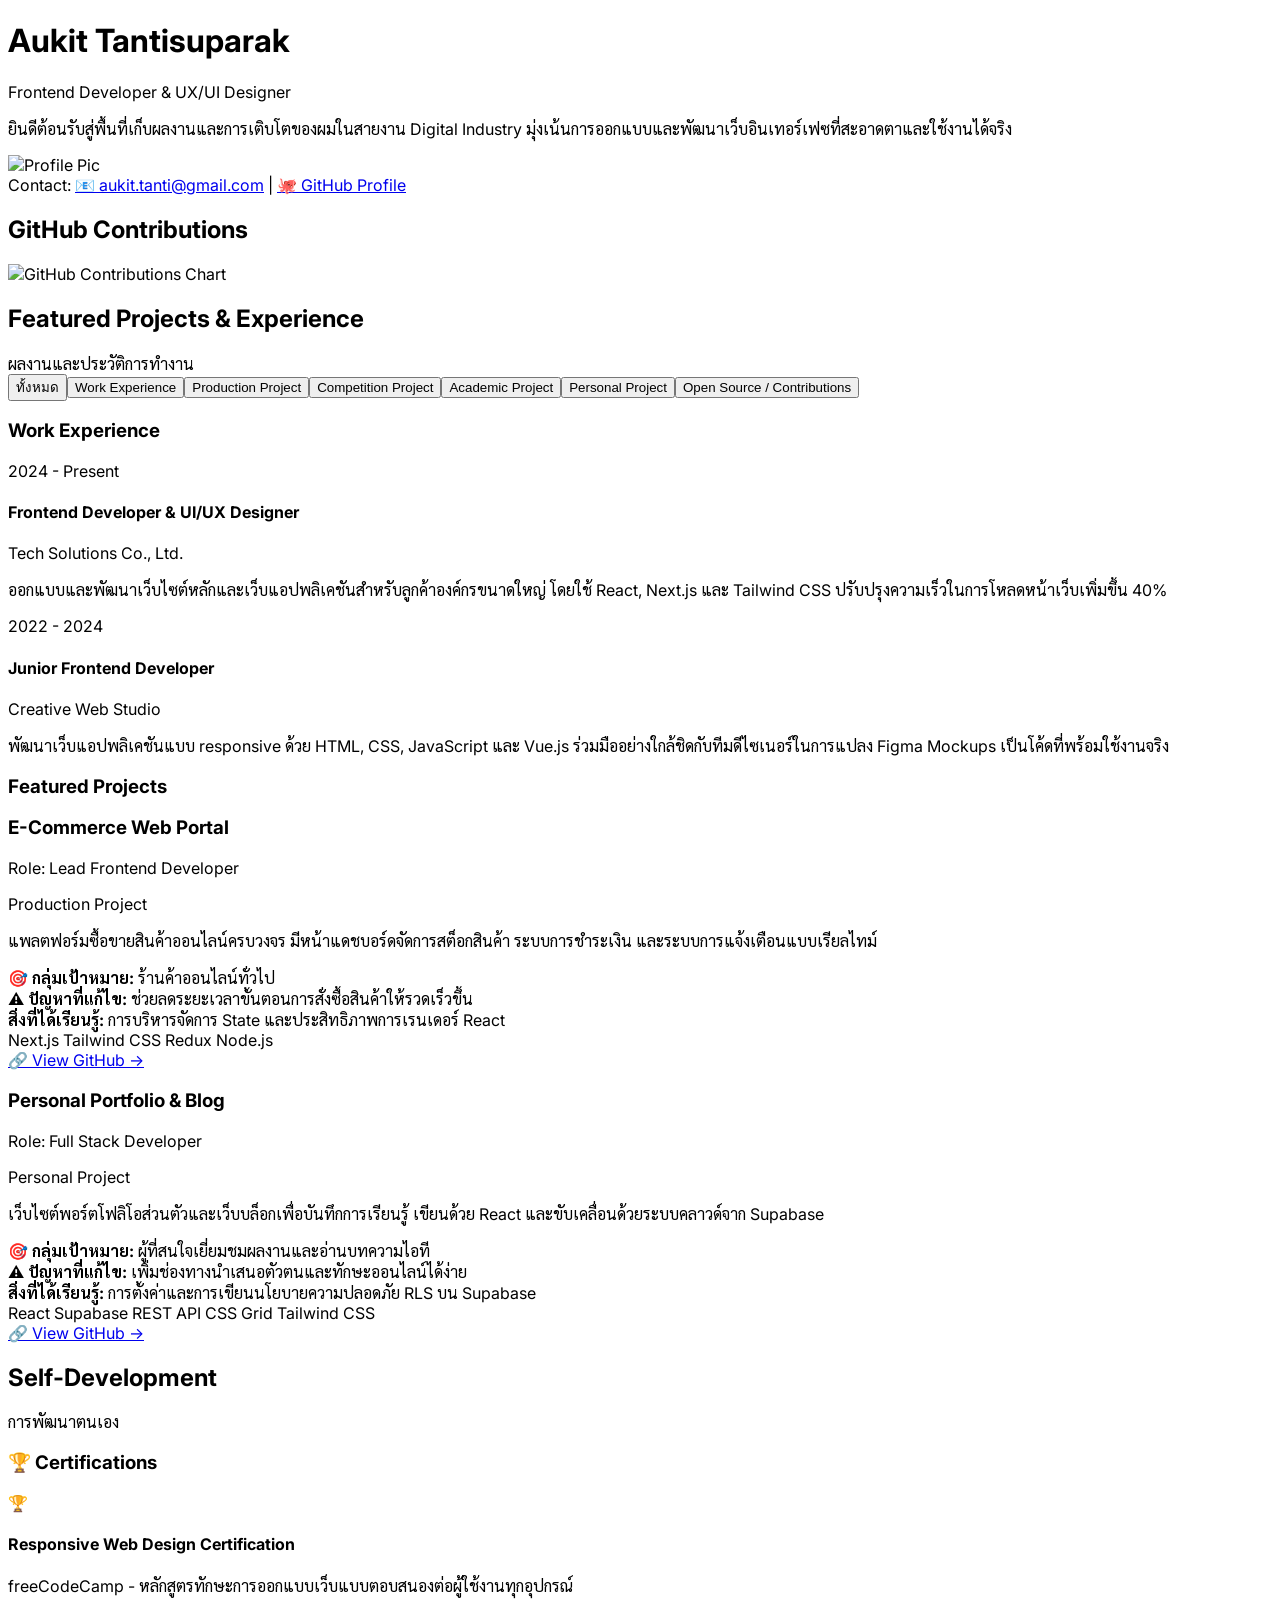
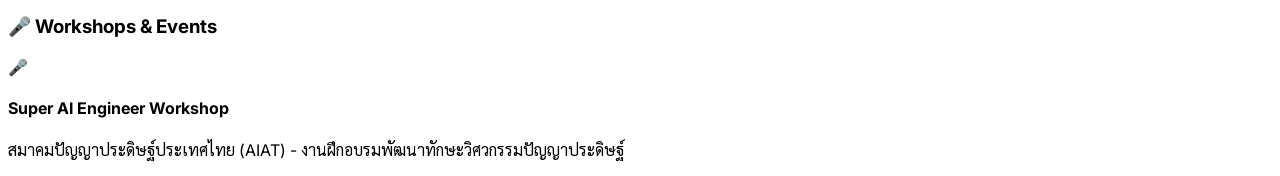
==== index.html @ 34a6c307 "Initial portfolio commit" ====
<!DOCTYPE html>
<html lang="th">

<head>
    <meta charset="UTF-8">
    <meta name="viewport" content="width=device-width, initial-scale=1.0">
    <title>My Portfolio</title>
    <script src="https://cdn.tailwindcss.com"></script>
    <link
        href="https://fonts.googleapis.com/css2?family=Inter:wght@300;400;500;600&family=Sarabun:wght@300;400;500;600&display=swap"
        rel="stylesheet">
    <style>
        body {
            font-family: 'Inter', 'Sarabun', sans-serif;
        }
    </style>
</head>

<body class="bg-gray-50 text-gray-800 antialiased min-h-screen">

    <div class="max-w-4xl mx-auto px-6 py-16">
        <!-- Profile -->
        <header class="mb-12 flex flex-col md:flex-row md:items-center md:justify-between gap-6">
            <div>
                <h1 class="text-4xl font-semibold tracking-tight text-gray-900">Aukit Tantisuparak</h1>
                <p class="text-lg text-gray-500 mt-1">Frontend Developer & UX/UI Designer</p>
                <p class="text-gray-600 mt-4 max-w-xl leading-relaxed">
                    ยินดีต้อนรับสู่พื้นที่เก็บผลงานและการเติบโตของผมในสายงาน Digital Industry
                    มุ่งเน้นการออกแบบและพัฒนาเว็บอินเทอร์เฟซที่สะอาดตาและใช้งานได้จริง
                </p>
            </div>
            <div
                class="w-24 h-24 rounded-full bg-gray-200 border border-gray-300 flex items-center justify-center text-gray-400 text-xs shrink-0 overflow-hidden">
                <img src="https://avatars.githubusercontent.com/u/218899455?v=4" alt="Profile Pic" />
            </div>
        </header>

        <!-- Contact & Links -->
        <section class="mb-12 border-t border-gray-200 pt-6 text-sm flex flex-wrap gap-4 text-gray-600">
            <span class="font-medium text-gray-900">Contact:</span>
            <a href="mailto:aukit.tanti@gmail.com" class="hover:text-black">📧 aukit.tanti@gmail.com</a>
            <span>|</span>
            <a href="https://github.com/aukit-study" target="_blank" class="hover:text-black font-medium">🐙 GitHub
                Profile</a>
        </section>

        <!-- GitHub Contribution Graph -->
        <section class="mb-12 border-t border-gray-200 pt-6">
            <h2 class="text-xs font-semibold uppercase tracking-wider text-gray-400 mb-4">GitHub Contributions</h2>
            <div class="bg-white p-4 rounded-xl border border-gray-200 overflow-x-auto">
                <img src="https://ghchart.rshah.org/38bdf8/aukit-study" alt="GitHub Contributions Chart"
                    class="w-full min-w-[700px] h-auto" />
            </div>
        </section>

        <!-- Featured Projects & Experience -->
        <section class="border-t border-gray-200 pt-6">
            <div class="flex items-center justify-between mb-6">
                <h2 class="text-xs font-semibold uppercase tracking-wider text-gray-400">Featured Projects & Experience</h2>
                <span class="text-xs bg-gray-100 text-gray-500 px-2 py-0.5 rounded-full">ผลงานและประวัติการทำงาน</span>
            </div>
            <!-- Category Filter -->
            <div id="category-filter-container" class="flex flex-wrap gap-2 mb-6"></div>
            <div id="project-container" class="space-y-6">
                <p class="text-gray-400 text-sm italic">กำลังโหลดข้อมูลผลงานและประวัติการทำงาน...</p>
            </div>
        </section>

        <!-- Self-Development -->
        <section class="border-t border-gray-200 pt-6 mt-12">
            <div class="flex items-center justify-between mb-8">
                <h2 class="text-xs font-semibold uppercase tracking-wider text-gray-400">Self-Development</h2>
                <span class="text-xs bg-gray-100 text-gray-500 px-2 py-0.5 rounded-full">การพัฒนาตนเอง</span>
            </div>
            
            <div class="grid grid-cols-1 md:grid-cols-2 gap-8">
                <!-- Certifications -->
                <div>
                    <h3 class="text-sm font-semibold text-gray-900 mb-4 flex items-center gap-2">
                        🏆 Certifications
                    </h3>
                    <div id="certifications-container" class="space-y-4">
                        <p class="text-gray-400 text-sm italic">กำลังโหลดข้อมูลเกียรติบัตร...</p>
                    </div>
                </div>

                <!-- Workshops & Events -->
                <div>
                    <h3 class="text-sm font-semibold text-gray-900 mb-4 flex items-center gap-2">
                        🎤 Workshops & Events
                    </h3>
                    <div id="workshops-container" class="space-y-4">
                        <p class="text-gray-400 text-sm italic">กำลังโหลดข้อมูลการอบรมและสัมมนา...</p>
                    </div>
                </div>
            </div>
        </section>
    </div>

    <!-- Configuration and Logic -->
    <script src="js/config.js"></script>
    <script src="js/index.js"></script>
</body>

</html>
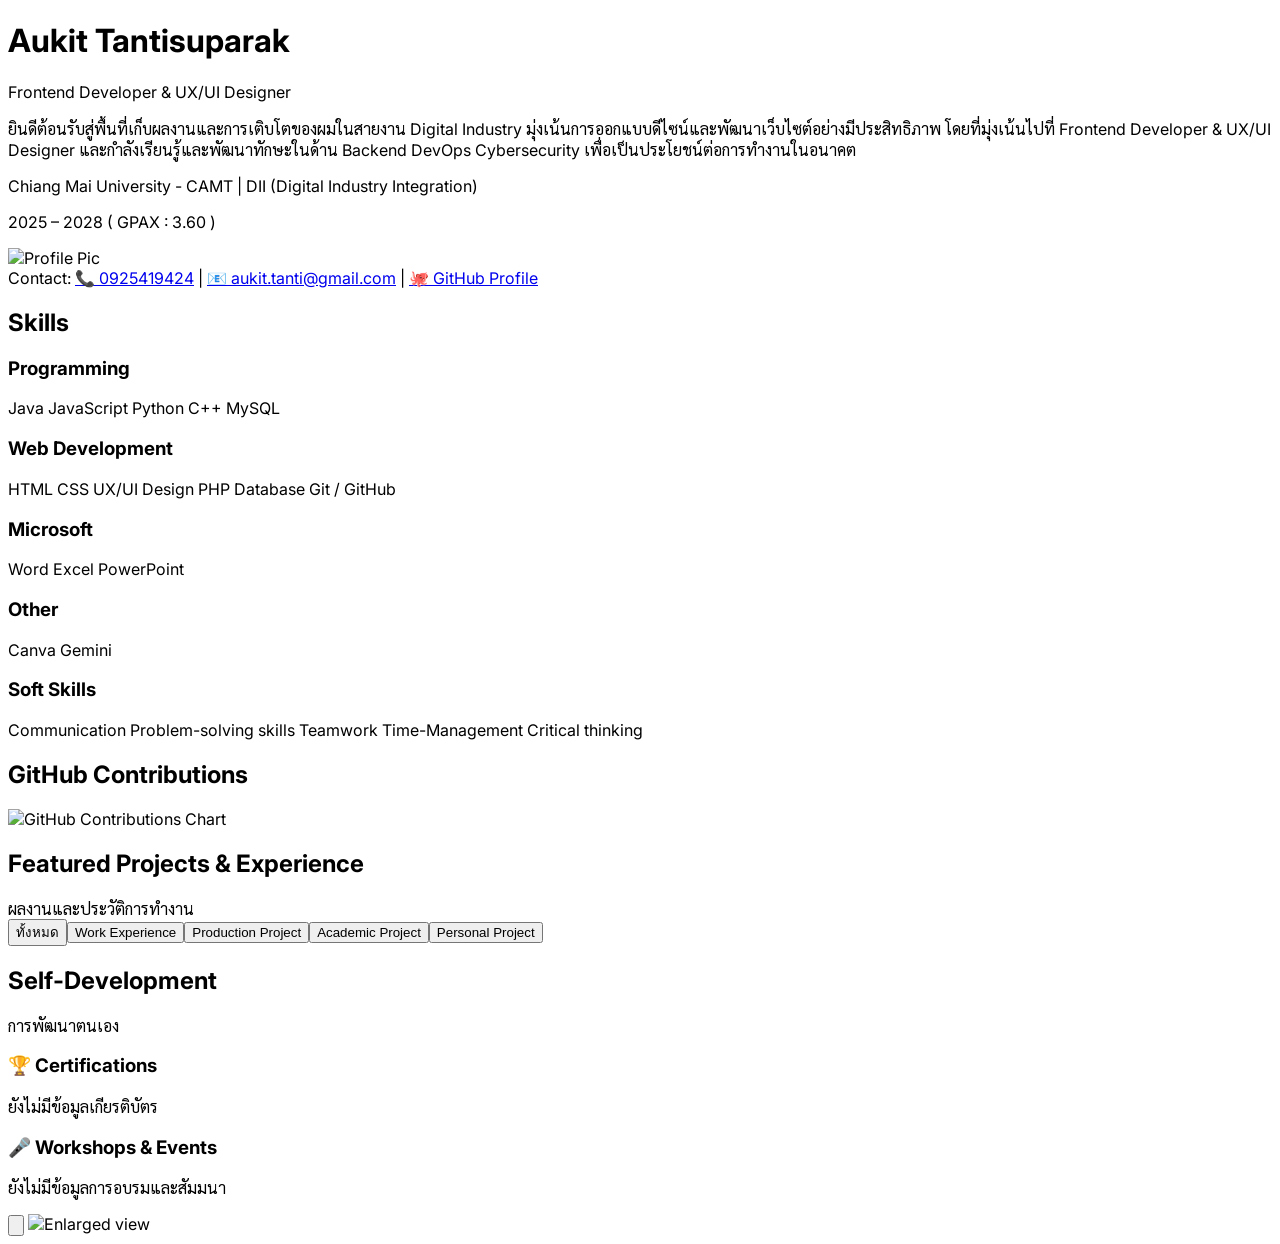
==== commit 52d15b79: "feat: update portfolio profile with new bio, skills section, and image modal functionality" ====
--- a/index.html
+++ b/index.html
@@ -18,7 +18,7 @@
 
 <body class="bg-gray-50 text-gray-800 antialiased min-h-screen">
 
-    <div class="max-w-4xl mx-auto px-6 py-16">
+    <div class="max-w-2xl mx-auto px-6 py-16">
         <!-- Profile -->
         <header class="mb-12 flex flex-col md:flex-row md:items-center md:justify-between gap-6">
             <div>
@@ -26,7 +26,16 @@
                 <p class="text-lg text-gray-500 mt-1">Frontend Developer & UX/UI Designer</p>
                 <p class="text-gray-600 mt-4 max-w-xl leading-relaxed">
                     ยินดีต้อนรับสู่พื้นที่เก็บผลงานและการเติบโตของผมในสายงาน Digital Industry
-                    มุ่งเน้นการออกแบบและพัฒนาเว็บอินเทอร์เฟซที่สะอาดตาและใช้งานได้จริง
+                    มุ่งเน้นการออกแบบดีไซน์และพัฒนาเว็บไซต์อย่างมีประสิทธิภาพ โดยที่มุ่งเน้นไปที่ Frontend Developer &
+                    UX/UI Designer และกำลังเรียนรู้และพัฒนาทักษะในด้าน Backend DevOps Cybersecurity
+                    เพื่อเป็นประโยชน์ต่อการทำงานในอนาคต
+
+                </p>
+                <p class="text-gray-600 mt-4 max-w-xl leading-relaxed">
+                    Chiang Mai University - CAMT | DII (Digital Industry Integration)
+                <p>
+                    2025 – 2028 ( GPAX : 3.60 )
+                </p>
                 </p>
             </div>
             <div
@@ -36,12 +45,91 @@
         </header>
 
         <!-- Contact & Links -->
-        <section class="mb-12 border-t border-gray-200 pt-6 text-sm flex flex-wrap gap-4 text-gray-600">
-            <span class="font-medium text-gray-900">Contact:</span>
-            <a href="mailto:aukit.tanti@gmail.com" class="hover:text-black">📧 aukit.tanti@gmail.com</a>
-            <span>|</span>
-            <a href="https://github.com/aukit-study" target="_blank" class="hover:text-black font-medium">🐙 GitHub
-                Profile</a>
+        <section class="border-t border-gray-200 py-8 text-sm flex flex-wrap justify-center gap-2 text-gray-600 items-center">
+            <span class="font-medium text-gray-900 mr-1">Contact:</span>
+            <a href="tel:0925419424" class="hover:text-black transition-colors">📞 0925419424</a>
+            <span class="text-gray-300">|</span>
+            <a href="mailto:aukit.tanti@gmail.com" class="hover:text-black transition-colors">📧 aukit.tanti@gmail.com</a>
+            <span class="text-gray-300">|</span>
+            <a href="https://github.com/aukit-study" target="_blank" class="hover:text-black font-medium transition-colors">🐙 GitHub Profile</a>
+        </section>
+
+        <!-- Skills -->
+        <section class="mb-12 border-t border-gray-200 pt-6">
+            <h2 class="text-xs font-semibold uppercase tracking-wider text-gray-400 mb-4">Skills</h2>
+            <div class="grid grid-cols-1 md:grid-cols-2 gap-6">
+                <div>
+                    <h3 class="text-sm font-medium text-gray-900 mb-3">Programming</h3>
+                    <div class="flex flex-wrap gap-2">
+                        <span
+                            class="text-xs bg-white border border-gray-200 text-gray-600 px-2.5 py-1 rounded-md shadow-sm">Java</span>
+                        <span
+                            class="text-xs bg-white border border-gray-200 text-gray-600 px-2.5 py-1 rounded-md shadow-sm">JavaScript</span>
+                        <span
+                            class="text-xs bg-white border border-gray-200 text-gray-600 px-2.5 py-1 rounded-md shadow-sm">Python</span>
+                        <span
+                            class="text-xs bg-white border border-gray-200 text-gray-600 px-2.5 py-1 rounded-md shadow-sm">C++</span>
+                        <span
+                            class="text-xs bg-white border border-gray-200 text-gray-600 px-2.5 py-1 rounded-md shadow-sm">MySQL</span>
+                    </div>
+                </div>
+                <div>
+                    <h3 class="text-sm font-medium text-gray-900 mb-3">Web Development</h3>
+                    <div class="flex flex-wrap gap-2">
+                        <span
+                            class="text-xs bg-white border border-gray-200 text-gray-600 px-2.5 py-1 rounded-md shadow-sm">HTML</span>
+                        <span
+                            class="text-xs bg-white border border-gray-200 text-gray-600 px-2.5 py-1 rounded-md shadow-sm">CSS</span>
+                        <span
+                            class="text-xs bg-white border border-gray-200 text-gray-600 px-2.5 py-1 rounded-md shadow-sm">UX/UI
+                            Design</span>
+                        <span
+                            class="text-xs bg-white border border-gray-200 text-gray-600 px-2.5 py-1 rounded-md shadow-sm">PHP</span>
+                        <span
+                            class="text-xs bg-white border border-gray-200 text-gray-600 px-2.5 py-1 rounded-md shadow-sm">Database</span>
+                        <span
+                            class="text-xs bg-white border border-gray-200 text-gray-600 px-2.5 py-1 rounded-md shadow-sm">Git
+                            / GitHub</span>
+                    </div>
+                </div>
+                <div>
+                    <h3 class="text-sm font-medium text-gray-900 mb-3">Microsoft</h3>
+                    <div class="flex flex-wrap gap-2">
+                        <span
+                            class="text-xs bg-white border border-gray-200 text-gray-600 px-2.5 py-1 rounded-md shadow-sm">Word</span>
+                        <span
+                            class="text-xs bg-white border border-gray-200 text-gray-600 px-2.5 py-1 rounded-md shadow-sm">Excel</span>
+                        <span
+                            class="text-xs bg-white border border-gray-200 text-gray-600 px-2.5 py-1 rounded-md shadow-sm">PowerPoint</span>
+                    </div>
+                </div>
+                <div>
+                    <h3 class="text-sm font-medium text-gray-900 mb-3">Other</h3>
+                    <div class="flex flex-wrap gap-2">
+                        <span
+                            class="text-xs bg-white border border-gray-200 text-gray-600 px-2.5 py-1 rounded-md shadow-sm">Canva</span>
+                        <span
+                            class="text-xs bg-white border border-gray-200 text-gray-600 px-2.5 py-1 rounded-md shadow-sm">Gemini</span>
+                    </div>
+                </div>
+                <div class="md:col-span-2">
+                    <h3 class="text-sm font-medium text-gray-900 mb-3">Soft Skills</h3>
+                    <div class="flex flex-wrap gap-2">
+                        <span
+                            class="text-xs bg-white border border-gray-200 text-gray-600 px-2.5 py-1 rounded-md shadow-sm">Communication</span>
+                        <span
+                            class="text-xs bg-white border border-gray-200 text-gray-600 px-2.5 py-1 rounded-md shadow-sm">Problem-solving
+                            skills</span>
+                        <span
+                            class="text-xs bg-white border border-gray-200 text-gray-600 px-2.5 py-1 rounded-md shadow-sm">Teamwork</span>
+                        <span
+                            class="text-xs bg-white border border-gray-200 text-gray-600 px-2.5 py-1 rounded-md shadow-sm">Time-Management</span>
+                        <span
+                            class="text-xs bg-white border border-gray-200 text-gray-600 px-2.5 py-1 rounded-md shadow-sm">Critical
+                            thinking</span>
+                    </div>
+                </div>
+            </div>
         </section>
 
         <!-- GitHub Contribution Graph -->
@@ -56,7 +144,8 @@
         <!-- Featured Projects & Experience -->
         <section class="border-t border-gray-200 pt-6">
             <div class="flex items-center justify-between mb-6">
-                <h2 class="text-xs font-semibold uppercase tracking-wider text-gray-400">Featured Projects & Experience</h2>
+                <h2 class="text-xs font-semibold uppercase tracking-wider text-gray-400">Featured Projects & Experience
+                </h2>
                 <span class="text-xs bg-gray-100 text-gray-500 px-2 py-0.5 rounded-full">ผลงานและประวัติการทำงาน</span>
             </div>
             <!-- Category Filter -->
@@ -72,8 +161,8 @@
                 <h2 class="text-xs font-semibold uppercase tracking-wider text-gray-400">Self-Development</h2>
                 <span class="text-xs bg-gray-100 text-gray-500 px-2 py-0.5 rounded-full">การพัฒนาตนเอง</span>
             </div>
-            
-            <div class="grid grid-cols-1 md:grid-cols-2 gap-8">
+
+            <div class="flex flex-col gap-8">
                 <!-- Certifications -->
                 <div>
                     <h3 class="text-sm font-semibold text-gray-900 mb-4 flex items-center gap-2">
@@ -97,6 +186,22 @@
         </section>
     </div>
 
+    <!-- Image Modal -->
+    <div id="image-modal"
+        class="fixed inset-0 z-50 hidden bg-black/80 flex items-center justify-center p-4 opacity-0 transition-opacity duration-300">
+        <div class="relative max-w-4xl w-full">
+            <button onclick="closeImageModal()"
+                class="absolute -top-10 right-0 text-white hover:text-gray-300 focus:outline-none">
+                <svg xmlns="http://www.w3.org/2000/svg" class="h-8 w-8" fill="none" viewBox="0 0 24 24"
+                    stroke="currentColor">
+                    <path stroke-linecap="round" stroke-linejoin="round" stroke-width="2" d="M6 18L18 6M6 6l12 12" />
+                </svg>
+            </button>
+            <img id="modal-image" src="" alt="Enlarged view"
+                class="w-full h-auto rounded-lg shadow-2xl object-contain max-h-[80vh]">
+        </div>
+    </div>
+
     <!-- Configuration and Logic -->
     <script src="js/config.js"></script>
     <script src="js/index.js"></script>
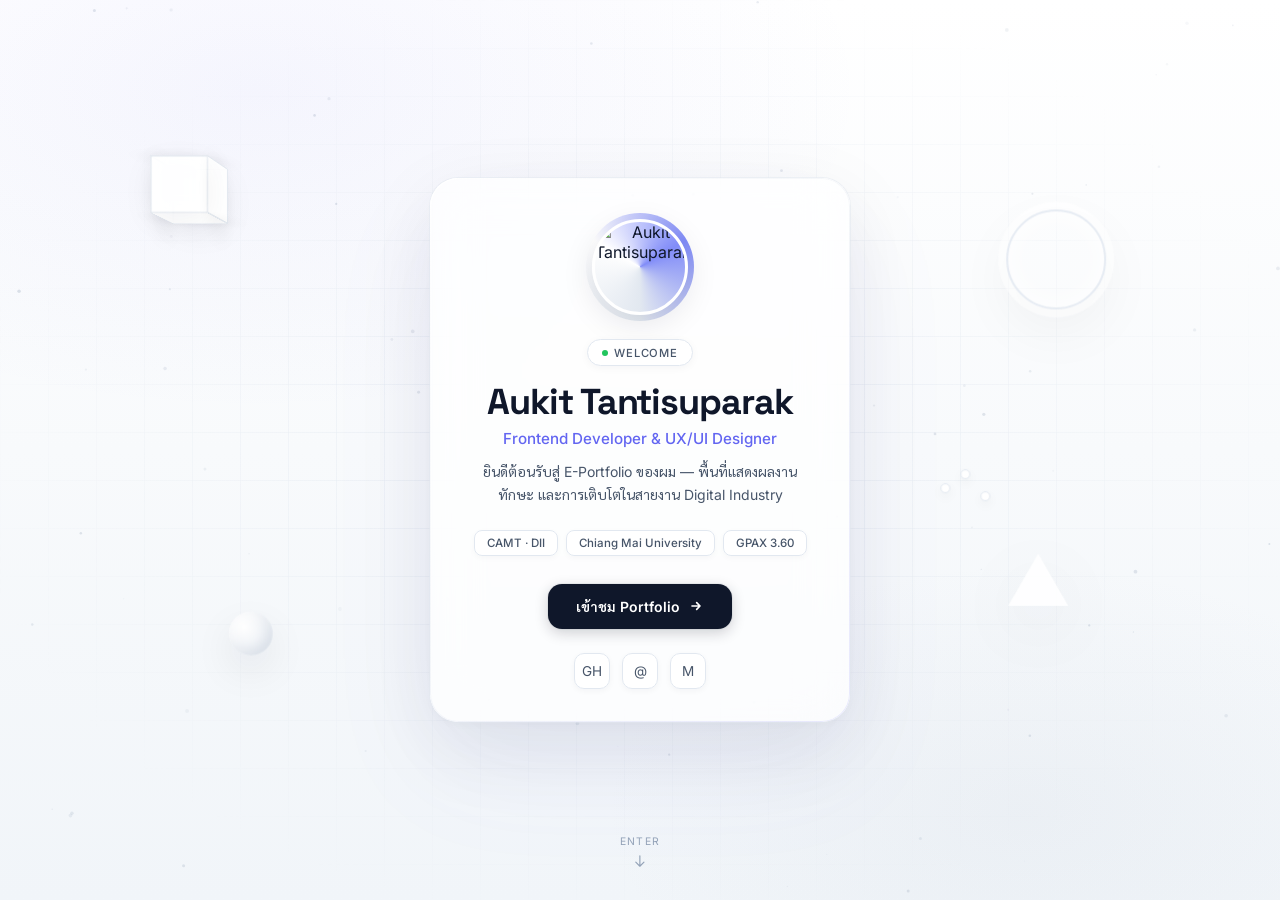
==== commit c3a71ab4: "Redesign - UI website" ====
--- a/index.html
+++ b/index.html
@@ -4,207 +4,539 @@
 <head>
     <meta charset="UTF-8">
     <meta name="viewport" content="width=device-width, initial-scale=1.0">
-    <title>My Portfolio</title>
-    <script src="https://cdn.tailwindcss.com"></script>
-    <link
-        href="https://fonts.googleapis.com/css2?family=Inter:wght@300;400;500;600&family=Sarabun:wght@300;400;500;600&display=swap"
-        rel="stylesheet">
+    <title>Welcome | Aukit Tantisuparak</title>
+    <link rel="icon" type="image/svg+xml" href="data:image/svg+xml,<svg xmlns='http://www.w3.org/2000/svg' viewBox='0 0 100 100'><rect width='100' height='100' rx='20' fill='%23ffffff' stroke='%23e2e8f0' stroke-width='4'/><text x='50' y='72' font-family='sans-serif' font-size='65' font-weight='bold' fill='%23111827' text-anchor='middle'>A</text></svg>">
+    <link href="https://fonts.googleapis.com/css2?family=Inter:wght@300;400;500;600;700&family=Sarabun:wght@300;400;500;600&family=Space+Grotesk:wght@400;500;600;700&display=swap" rel="stylesheet">
     <style>
-        body {
+        *, *::before, *::after { box-sizing: border-box; margin: 0; padding: 0; }
+
+        :root {
+            --white: #ffffff;
+            --off-white: #f8fafc;
+            --gray-50: #f1f5f9;
+            --gray-200: #e2e8f0;
+            --gray-400: #94a3b8;
+            --gray-600: #475569;
+            --gray-900: #0f172a;
+            --accent: #6366f1;
+            --accent-light: #818cf8;
+        }
+
+        html, body {
+            height: 100%;
+            overflow: hidden;
             font-family: 'Inter', 'Sarabun', sans-serif;
+            background: var(--off-white);
+            color: var(--gray-900);
+            -webkit-font-smoothing: antialiased;
+        }
+
+        .welcome-page {
+            position: relative;
+            width: 100%;
+            height: 100vh;
+            display: flex;
+            align-items: center;
+            justify-content: center;
+            overflow: hidden;
+        }
+
+        /* Background layers */
+        .bg-gradient {
+            position: absolute;
+            inset: 0;
+            background:
+                radial-gradient(ellipse 80% 60% at 20% 10%, rgba(99, 102, 241, 0.06) 0%, transparent 60%),
+                radial-gradient(ellipse 60% 50% at 80% 90%, rgba(148, 163, 184, 0.08) 0%, transparent 55%),
+                linear-gradient(180deg, #ffffff 0%, #f8fafc 50%, #f1f5f9 100%);
+        }
+
+        .bg-grid {
+            position: absolute;
+            inset: 0;
+            background-image:
+                linear-gradient(rgba(226, 232, 240, 0.5) 1px, transparent 1px),
+                linear-gradient(90deg, rgba(226, 232, 240, 0.5) 1px, transparent 1px);
+            background-size: 48px 48px;
+            mask-image: radial-gradient(ellipse 70% 70% at 50% 50%, black 20%, transparent 75%);
+            -webkit-mask-image: radial-gradient(ellipse 70% 70% at 50% 50%, black 20%, transparent 75%);
+        }
+
+        #particle-canvas {
+            position: absolute;
+            inset: 0;
+            pointer-events: none;
+            opacity: 0.6;
+        }
+
+        /* 3D Scene */
+        #scene-3d {
+            position: absolute;
+            inset: 0;
+            perspective: 1200px;
+            pointer-events: none;
+            overflow: hidden;
+        }
+
+        .shape-3d {
+            position: absolute;
+            transform-style: preserve-3d;
+            will-change: transform;
+        }
+
+        .cube {
+            width: 56px;
+            height: 56px;
+            top: 18%;
+            left: 12%;
+            animation: spin-cube 18s linear infinite;
+        }
+
+        .cube-inner {
+            width: 100%;
+            height: 100%;
+            position: relative;
+            transform-style: preserve-3d;
+        }
+
+        .cube-face {
+            position: absolute;
+            width: 56px;
+            height: 56px;
+            border: 1.5px solid rgba(226, 232, 240, 0.9);
+            background: rgba(255, 255, 255, 0.7);
+            backdrop-filter: blur(8px);
+            box-shadow: inset 0 0 20px rgba(255,255,255,0.8), 0 8px 32px rgba(15, 23, 42, 0.06);
+        }
+
+        .cube-face:nth-child(1) { transform: rotateY(0deg) translateZ(28px); }
+        .cube-face:nth-child(2) { transform: rotateY(180deg) translateZ(28px); }
+        .cube-face:nth-child(3) { transform: rotateY(90deg) translateZ(28px); }
+        .cube-face:nth-child(4) { transform: rotateY(-90deg) translateZ(28px); }
+        .cube-face:nth-child(5) { transform: rotateX(90deg) translateZ(28px); }
+        .cube-face:nth-child(6) { transform: rotateX(-90deg) translateZ(28px); }
+
+        @keyframes spin-cube {
+            from { transform: rotateX(-20deg) rotateY(0deg); }
+            to { transform: rotateX(-20deg) rotateY(360deg); }
+        }
+
+        .ring {
+            width: 100px;
+            height: 100px;
+            top: 22%;
+            right: 14%;
+            border: 2px solid rgba(226, 232, 240, 0.8);
+            border-radius: 50%;
+            background: transparent;
+            box-shadow:
+                0 0 0 8px rgba(255,255,255,0.5),
+                0 20px 60px rgba(15, 23, 42, 0.05),
+                inset 0 0 30px rgba(255,255,255,0.9);
+            animation: spin-ring 12s linear infinite;
+        }
+
+        @keyframes spin-ring {
+            from { transform: rotateX(70deg) rotateZ(0deg); }
+            to { transform: rotateX(70deg) rotateZ(360deg); }
+        }
+
+        .sphere {
+            width: 44px;
+            height: 44px;
+            bottom: 28%;
+            left: 18%;
+            border-radius: 50%;
+            background: radial-gradient(circle at 35% 35%, #ffffff, #e2e8f0);
+            box-shadow:
+                0 16px 40px rgba(15, 23, 42, 0.08),
+                inset -4px -4px 12px rgba(148, 163, 184, 0.2),
+                inset 4px 4px 12px rgba(255, 255, 255, 0.9);
+        }
+
+        .prism {
+            width: 0;
+            height: 0;
+            bottom: 32%;
+            right: 16%;
+            border-left: 30px solid transparent;
+            border-right: 30px solid transparent;
+            border-bottom: 52px solid rgba(255, 255, 255, 0.85);
+            filter: drop-shadow(0 16px 32px rgba(15, 23, 42, 0.07));
+            animation: spin-prism 14s ease-in-out infinite alternate;
+        }
+
+        @keyframes spin-prism {
+            from { transform: rotateY(-30deg) rotateX(10deg); }
+            to { transform: rotateY(30deg) rotateX(-10deg); }
+        }
+
+        .dot-cluster {
+            top: 55%;
+            right: 22%;
+            display: flex;
+            gap: 10px;
+        }
+
+        .dot-cluster span {
+            width: 10px;
+            height: 10px;
+            border-radius: 50%;
+            background: var(--white);
+            border: 1px solid var(--gray-200);
+            box-shadow: 0 4px 12px rgba(15, 23, 42, 0.06);
+        }
+
+        .dot-cluster span:nth-child(2) { transform: translateY(-14px); }
+        .dot-cluster span:nth-child(3) { transform: translateY(8px); }
+
+        /* Hero card */
+        .hero-wrapper {
+            position: relative;
+            z-index: 10;
+            perspective: 1000px;
+            padding: 1.5rem;
+        }
+
+        #hero-card {
+            position: relative;
+            width: min(420px, 92vw);
+            padding: 2.5rem 2rem 2rem;
+            background: rgba(255, 255, 255, 0.72);
+            backdrop-filter: blur(24px);
+            -webkit-backdrop-filter: blur(24px);
+            border: 1px solid rgba(255, 255, 255, 0.9);
+            border-radius: 28px;
+            box-shadow:
+                0 0 0 1px rgba(226, 232, 240, 0.5),
+                0 4px 6px rgba(15, 23, 42, 0.02),
+                0 24px 80px rgba(15, 23, 42, 0.08),
+                0 48px 120px rgba(99, 102, 241, 0.06);
+            transform-style: preserve-3d;
+            transition: box-shadow 0.4s ease;
+            text-align: center;
+        }
+
+        #hero-card::before {
+            content: '';
+            position: absolute;
+            inset: -1px;
+            border-radius: 28px;
+            padding: 1px;
+            background: linear-gradient(135deg, rgba(255,255,255,0.9), rgba(226,232,240,0.4), rgba(99,102,241,0.15));
+            -webkit-mask: linear-gradient(#fff 0 0) content-box, linear-gradient(#fff 0 0);
+            mask: linear-gradient(#fff 0 0) content-box, linear-gradient(#fff 0 0);
+            -webkit-mask-composite: xor;
+            mask-composite: exclude;
+            pointer-events: none;
+        }
+
+        .avatar-frame {
+            position: relative;
+            width: 96px;
+            height: 96px;
+            margin: 0 auto 1.5rem;
+            transform: translateZ(40px);
+        }
+
+        .avatar-ring {
+            position: absolute;
+            inset: -6px;
+            border-radius: 50%;
+            background: conic-gradient(from 180deg, var(--gray-200), var(--white), var(--accent-light), var(--gray-200));
+            animation: rotate-ring 6s linear infinite;
+        }
+
+        @keyframes rotate-ring {
+            to { transform: rotate(360deg); }
+        }
+
+        .avatar-inner {
+            position: relative;
+            width: 100%;
+            height: 100%;
+            border-radius: 50%;
+            overflow: hidden;
+            border: 3px solid var(--white);
+            box-shadow: 0 8px 32px rgba(15, 23, 42, 0.1);
+        }
+
+        .avatar-inner img {
+            width: 100%;
+            height: 100%;
+            object-fit: cover;
+        }
+
+        .welcome-badge {
+            display: inline-flex;
+            align-items: center;
+            gap: 6px;
+            padding: 0.35rem 0.85rem;
+            background: var(--white);
+            border: 1px solid var(--gray-200);
+            border-radius: 999px;
+            font-size: 0.7rem;
+            font-weight: 500;
+            letter-spacing: 0.08em;
+            text-transform: uppercase;
+            color: var(--gray-600);
+            margin-bottom: 1rem;
+            box-shadow: 0 2px 8px rgba(15, 23, 42, 0.04);
+        }
+
+        .welcome-badge .pulse {
+            width: 6px;
+            height: 6px;
+            border-radius: 50%;
+            background: #22c55e;
+            animation: pulse 2s ease infinite;
+        }
+
+        @keyframes pulse {
+            0%, 100% { opacity: 1; transform: scale(1); }
+            50% { opacity: 0.5; transform: scale(0.85); }
+        }
+
+        .hero-title {
+            font-family: 'Space Grotesk', 'Inter', sans-serif;
+            font-size: clamp(1.75rem, 5vw, 2.25rem);
+            font-weight: 700;
+            letter-spacing: -0.03em;
+            line-height: 1.15;
+            color: var(--gray-900);
+            margin-bottom: 0.35rem;
+            transform: translateZ(30px);
+        }
+
+        .hero-subtitle {
+            font-size: 0.95rem;
+            font-weight: 500;
+            color: var(--accent);
+            margin-bottom: 0.75rem;
+            transform: translateZ(25px);
+        }
+
+        .hero-desc {
+            font-size: 0.875rem;
+            line-height: 1.65;
+            color: var(--gray-600);
+            max-width: 320px;
+            margin: 0 auto 1.5rem;
+            transform: translateZ(20px);
+        }
+
+        .tags {
+            display: flex;
+            flex-wrap: wrap;
+            justify-content: center;
+            gap: 0.5rem;
+            margin-bottom: 1.75rem;
+            transform: translateZ(15px);
+        }
+
+        .tag {
+            padding: 0.3rem 0.75rem;
+            font-size: 0.72rem;
+            font-weight: 500;
+            color: var(--gray-600);
+            background: rgba(255, 255, 255, 0.9);
+            border: 1px solid var(--gray-200);
+            border-radius: 8px;
+            box-shadow: 0 2px 6px rgba(15, 23, 42, 0.03);
+        }
+
+        .cta-btn {
+            display: inline-flex;
+            align-items: center;
+            justify-content: center;
+            gap: 0.5rem;
+            padding: 0.85rem 1.75rem;
+            font-size: 0.875rem;
+            font-weight: 600;
+            color: var(--white);
+            background: var(--gray-900);
+            border: none;
+            border-radius: 14px;
+            text-decoration: none;
+            cursor: pointer;
+            transform: translateZ(35px);
+            box-shadow:
+                0 4px 14px rgba(15, 23, 42, 0.2),
+                0 0 0 1px rgba(15, 23, 42, 0.05);
+            transition: transform 0.25s ease, box-shadow 0.25s ease, background 0.25s ease;
+        }
+
+        .cta-btn:hover {
+            background: #1e293b;
+            transform: translateZ(35px) translateY(-2px);
+            box-shadow: 0 8px 24px rgba(15, 23, 42, 0.25);
+        }
+
+        .cta-btn svg {
+            transition: transform 0.25s ease;
+        }
+
+        .cta-btn:hover svg {
+            transform: translateX(4px);
+        }
+
+        .social-links {
+            display: flex;
+            justify-content: center;
+            gap: 0.75rem;
+            margin-top: 1.5rem;
+            transform: translateZ(10px);
+        }
+
+        .social-links a {
+            display: flex;
+            align-items: center;
+            justify-content: center;
+            width: 36px;
+            height: 36px;
+            border-radius: 10px;
+            background: rgba(255, 255, 255, 0.8);
+            border: 1px solid var(--gray-200);
+            color: var(--gray-600);
+            text-decoration: none;
+            font-size: 0.85rem;
+            transition: all 0.2s ease;
+            box-shadow: 0 2px 6px rgba(15, 23, 42, 0.04);
+        }
+
+        .social-links a:hover {
+            color: var(--gray-900);
+            border-color: var(--gray-400);
+            transform: translateY(-2px);
+            box-shadow: 0 6px 16px rgba(15, 23, 42, 0.08);
+        }
+
+        .scroll-hint {
+            position: absolute;
+            bottom: 2rem;
+            left: 50%;
+            transform: translateX(-50%);
+            display: flex;
+            flex-direction: column;
+            align-items: center;
+            gap: 0.4rem;
+            font-size: 0.65rem;
+            letter-spacing: 0.12em;
+            text-transform: uppercase;
+            color: var(--gray-400);
+            z-index: 5;
+            animation: fade-bounce 2.5s ease infinite;
+        }
+
+        @keyframes fade-bounce {
+            0%, 100% { opacity: 0.5; transform: translateX(-50%) translateY(0); }
+            50% { opacity: 1; transform: translateX(-50%) translateY(6px); }
+        }
+
+        .reveal {
+            opacity: 0;
+            animation: reveal-up 0.8s cubic-bezier(0.16, 1, 0.3, 1) forwards;
+        }
+
+        @keyframes reveal-up {
+            from { opacity: 0; transform: translateY(24px); }
+            to { opacity: 1; transform: translateY(0); }
+        }
+
+        @media (max-width: 640px) {
+            .cube, .ring, .prism { opacity: 0.5; transform: scale(0.75); }
+            .sphere { opacity: 0.6; }
+            #hero-card { padding: 2rem 1.5rem 1.75rem; border-radius: 22px; }
+            .scroll-hint { display: none; }
+        }
+
+        @media (prefers-reduced-motion: reduce) {
+            *, *::before, *::after {
+                animation-duration: 0.01ms !important;
+                animation-iteration-count: 1 !important;
+                transition-duration: 0.01ms !important;
+            }
         }
     </style>
 </head>
 
-<body class="bg-gray-50 text-gray-800 antialiased min-h-screen">
-
-    <div class="max-w-2xl mx-auto px-6 py-16">
-        <!-- Profile -->
-        <header class="mb-12 flex flex-col md:flex-row md:items-center md:justify-between gap-6">
-            <div>
-                <h1 class="text-4xl font-semibold tracking-tight text-gray-900">Aukit Tantisuparak</h1>
-                <p class="text-lg text-gray-500 mt-1">Frontend Developer & UX/UI Designer</p>
-                <p class="text-gray-600 mt-4 max-w-xl leading-relaxed">
-                    ยินดีต้อนรับสู่พื้นที่เก็บผลงานและการเติบโตของผมในสายงาน Digital Industry
-                    มุ่งเน้นการออกแบบดีไซน์และพัฒนาเว็บไซต์อย่างมีประสิทธิภาพ โดยที่มุ่งเน้นไปที่ Frontend Developer &
-                    UX/UI Designer และกำลังเรียนรู้และพัฒนาทักษะในด้าน Backend DevOps Cybersecurity
-                    เพื่อเป็นประโยชน์ต่อการทำงานในอนาคต
-
-                </p>
-                <p class="text-gray-600 mt-4 max-w-xl leading-relaxed">
-                    Chiang Mai University - CAMT | DII (Digital Industry Integration)
-                <p>
-                    2025 – 2028 ( GPAX : 3.60 )
-                </p>
-                </p>
+<body>
+    <div class="welcome-page">
+        <div class="bg-gradient"></div>
+        <div class="bg-grid"></div>
+        <canvas id="particle-canvas" aria-hidden="true"></canvas>
+
+        <!-- 3D floating shapes -->
+        <div id="scene-3d" aria-hidden="true">
+            <div class="shape-3d cube" data-float data-base-transform="">
+                <div class="cube-inner">
+                    <div class="cube-face"></div>
+                    <div class="cube-face"></div>
+                    <div class="cube-face"></div>
+                    <div class="cube-face"></div>
+                    <div class="cube-face"></div>
+                    <div class="cube-face"></div>
+                </div>
             </div>
-            <div
-                class="w-24 h-24 rounded-full bg-gray-200 border border-gray-300 flex items-center justify-center text-gray-400 text-xs shrink-0 overflow-hidden">
-                <img src="https://avatars.githubusercontent.com/u/218899455?v=4" alt="Profile Pic" />
+            <div class="shape-3d ring" data-float data-base-transform=""></div>
+            <div class="shape-3d sphere" data-float data-base-transform=""></div>
+            <div class="shape-3d prism" data-float data-base-transform=""></div>
+            <div class="shape-3d dot-cluster" data-float data-base-transform="">
+                <span></span><span></span><span></span>
             </div>
-        </header>
-
-        <!-- Contact & Links -->
-        <section class="border-t border-gray-200 py-8 text-sm flex flex-wrap justify-center gap-2 text-gray-600 items-center">
-            <span class="font-medium text-gray-900 mr-1">Contact:</span>
-            <a href="tel:0925419424" class="hover:text-black transition-colors">📞 0925419424</a>
-            <span class="text-gray-300">|</span>
-            <a href="mailto:aukit.tanti@gmail.com" class="hover:text-black transition-colors">📧 aukit.tanti@gmail.com</a>
-            <span class="text-gray-300">|</span>
-            <a href="https://github.com/aukit-study" target="_blank" class="hover:text-black font-medium transition-colors">🐙 GitHub Profile</a>
-        </section>
-
-        <!-- Skills -->
-        <section class="mb-12 border-t border-gray-200 pt-6">
-            <h2 class="text-xs font-semibold uppercase tracking-wider text-gray-400 mb-4">Skills</h2>
-            <div class="grid grid-cols-1 md:grid-cols-2 gap-6">
-                <div>
-                    <h3 class="text-sm font-medium text-gray-900 mb-3">Programming</h3>
-                    <div class="flex flex-wrap gap-2">
-                        <span
-                            class="text-xs bg-white border border-gray-200 text-gray-600 px-2.5 py-1 rounded-md shadow-sm">Java</span>
-                        <span
-                            class="text-xs bg-white border border-gray-200 text-gray-600 px-2.5 py-1 rounded-md shadow-sm">JavaScript</span>
-                        <span
-                            class="text-xs bg-white border border-gray-200 text-gray-600 px-2.5 py-1 rounded-md shadow-sm">Python</span>
-                        <span
-                            class="text-xs bg-white border border-gray-200 text-gray-600 px-2.5 py-1 rounded-md shadow-sm">C++</span>
-                        <span
-                            class="text-xs bg-white border border-gray-200 text-gray-600 px-2.5 py-1 rounded-md shadow-sm">MySQL</span>
+        </div>
+
+        <!-- Hero -->
+        <div class="hero-wrapper">
+            <div id="hero-card">
+                <div class="avatar-frame reveal">
+                    <div class="avatar-ring"></div>
+                    <div class="avatar-inner">
+                        <img src="https://avatars.githubusercontent.com/u/218899455?v=4" alt="Aukit Tantisuparak">
                     </div>
                 </div>
-                <div>
-                    <h3 class="text-sm font-medium text-gray-900 mb-3">Web Development</h3>
-                    <div class="flex flex-wrap gap-2">
-                        <span
-                            class="text-xs bg-white border border-gray-200 text-gray-600 px-2.5 py-1 rounded-md shadow-sm">HTML</span>
-                        <span
-                            class="text-xs bg-white border border-gray-200 text-gray-600 px-2.5 py-1 rounded-md shadow-sm">CSS</span>
-                        <span
-                            class="text-xs bg-white border border-gray-200 text-gray-600 px-2.5 py-1 rounded-md shadow-sm">UX/UI
-                            Design</span>
-                        <span
-                            class="text-xs bg-white border border-gray-200 text-gray-600 px-2.5 py-1 rounded-md shadow-sm">PHP</span>
-                        <span
-                            class="text-xs bg-white border border-gray-200 text-gray-600 px-2.5 py-1 rounded-md shadow-sm">Database</span>
-                        <span
-                            class="text-xs bg-white border border-gray-200 text-gray-600 px-2.5 py-1 rounded-md shadow-sm">Git
-                            / GitHub</span>
-                    </div>
+
+                <div class="welcome-badge reveal">
+                    <span class="pulse"></span>
+                    Welcome
                 </div>
-                <div>
-                    <h3 class="text-sm font-medium text-gray-900 mb-3">Microsoft</h3>
-                    <div class="flex flex-wrap gap-2">
-                        <span
-                            class="text-xs bg-white border border-gray-200 text-gray-600 px-2.5 py-1 rounded-md shadow-sm">Word</span>
-                        <span
-                            class="text-xs bg-white border border-gray-200 text-gray-600 px-2.5 py-1 rounded-md shadow-sm">Excel</span>
-                        <span
-                            class="text-xs bg-white border border-gray-200 text-gray-600 px-2.5 py-1 rounded-md shadow-sm">PowerPoint</span>
-                    </div>
+
+                <h1 class="hero-title reveal">Aukit Tantisuparak</h1>
+                <p class="hero-subtitle reveal">Frontend Developer & UX/UI Designer</p>
+                <p class="hero-desc reveal">
+                    ยินดีต้อนรับสู่ E-Portfolio ของผม — พื้นที่แสดงผลงาน ทักษะ และการเติบโตในสายงาน Digital Industry
+                </p>
+
+                <div class="tags reveal">
+                    <span class="tag">CAMT · DII</span>
+                    <span class="tag">Chiang Mai University</span>
+                    <span class="tag">GPAX 3.60</span>
                 </div>
-                <div>
-                    <h3 class="text-sm font-medium text-gray-900 mb-3">Other</h3>
-                    <div class="flex flex-wrap gap-2">
-                        <span
-                            class="text-xs bg-white border border-gray-200 text-gray-600 px-2.5 py-1 rounded-md shadow-sm">Canva</span>
-                        <span
-                            class="text-xs bg-white border border-gray-200 text-gray-600 px-2.5 py-1 rounded-md shadow-sm">Gemini</span>
-                    </div>
-                </div>
-                <div class="md:col-span-2">
-                    <h3 class="text-sm font-medium text-gray-900 mb-3">Soft Skills</h3>
-                    <div class="flex flex-wrap gap-2">
-                        <span
-                            class="text-xs bg-white border border-gray-200 text-gray-600 px-2.5 py-1 rounded-md shadow-sm">Communication</span>
-                        <span
-                            class="text-xs bg-white border border-gray-200 text-gray-600 px-2.5 py-1 rounded-md shadow-sm">Problem-solving
-                            skills</span>
-                        <span
-                            class="text-xs bg-white border border-gray-200 text-gray-600 px-2.5 py-1 rounded-md shadow-sm">Teamwork</span>
-                        <span
-                            class="text-xs bg-white border border-gray-200 text-gray-600 px-2.5 py-1 rounded-md shadow-sm">Time-Management</span>
-                        <span
-                            class="text-xs bg-white border border-gray-200 text-gray-600 px-2.5 py-1 rounded-md shadow-sm">Critical
-                            thinking</span>
-                    </div>
+
+                <a href="portfolio.html" class="cta-btn reveal">
+                    เข้าชม Portfolio
+                    <svg xmlns="http://www.w3.org/2000/svg" width="16" height="16" fill="none" viewBox="0 0 24 24" stroke="currentColor" stroke-width="2.5">
+                        <path stroke-linecap="round" stroke-linejoin="round" d="M13 7l5 5m0 0l-5 5m5-5H6" />
+                    </svg>
+                </a>
+
+                <div class="social-links reveal">
+                    <a href="https://github.com/aukit-study" target="_blank" rel="noopener" title="GitHub">GH</a>
+                    <a href="mailto:aukit.tanti@gmail.com" title="Email">@</a>
+                    <a href="https://medium.com/@aukit.tanti" target="_blank" rel="noopener" title="Medium">M</a>
                 </div>
             </div>
-        </section>
-
-        <!-- GitHub Contribution Graph -->
-        <section class="mb-12 border-t border-gray-200 pt-6">
-            <h2 class="text-xs font-semibold uppercase tracking-wider text-gray-400 mb-4">GitHub Contributions</h2>
-            <div class="bg-white p-4 rounded-xl border border-gray-200 overflow-x-auto">
-                <img src="https://ghchart.rshah.org/38bdf8/aukit-study" alt="GitHub Contributions Chart"
-                    class="w-full min-w-[700px] h-auto" />
-            </div>
-        </section>
-
-        <!-- Featured Projects & Experience -->
-        <section class="border-t border-gray-200 pt-6">
-            <div class="flex items-center justify-between mb-6">
-                <h2 class="text-xs font-semibold uppercase tracking-wider text-gray-400">Featured Projects & Experience
-                </h2>
-                <span class="text-xs bg-gray-100 text-gray-500 px-2 py-0.5 rounded-full">ผลงานและประวัติการทำงาน</span>
-            </div>
-            <!-- Category Filter -->
-            <div id="category-filter-container" class="flex flex-wrap gap-2 mb-6"></div>
-            <div id="project-container" class="space-y-6">
-                <p class="text-gray-400 text-sm italic">กำลังโหลดข้อมูลผลงานและประวัติการทำงาน...</p>
-            </div>
-        </section>
-
-        <!-- Self-Development -->
-        <section class="border-t border-gray-200 pt-6 mt-12">
-            <div class="flex items-center justify-between mb-8">
-                <h2 class="text-xs font-semibold uppercase tracking-wider text-gray-400">Self-Development</h2>
-                <span class="text-xs bg-gray-100 text-gray-500 px-2 py-0.5 rounded-full">การพัฒนาตนเอง</span>
-            </div>
-
-            <div class="flex flex-col gap-8">
-                <!-- Certifications -->
-                <div>
-                    <h3 class="text-sm font-semibold text-gray-900 mb-4 flex items-center gap-2">
-                        🏆 Certifications
-                    </h3>
-                    <div id="certifications-container" class="space-y-4">
-                        <p class="text-gray-400 text-sm italic">กำลังโหลดข้อมูลเกียรติบัตร...</p>
-                    </div>
-                </div>
-
-                <!-- Workshops & Events -->
-                <div>
-                    <h3 class="text-sm font-semibold text-gray-900 mb-4 flex items-center gap-2">
-                        🎤 Workshops & Events
-                    </h3>
-                    <div id="workshops-container" class="space-y-4">
-                        <p class="text-gray-400 text-sm italic">กำลังโหลดข้อมูลการอบรมและสัมมนา...</p>
-                    </div>
-                </div>
-            </div>
-        </section>
-    </div>
-
-    <!-- Image Modal -->
-    <div id="image-modal"
-        class="fixed inset-0 z-50 hidden bg-black/80 flex items-center justify-center p-4 opacity-0 transition-opacity duration-300">
-        <div class="relative max-w-4xl w-full">
-            <button onclick="closeImageModal()"
-                class="absolute -top-10 right-0 text-white hover:text-gray-300 focus:outline-none">
-                <svg xmlns="http://www.w3.org/2000/svg" class="h-8 w-8" fill="none" viewBox="0 0 24 24"
-                    stroke="currentColor">
-                    <path stroke-linecap="round" stroke-linejoin="round" stroke-width="2" d="M6 18L18 6M6 6l12 12" />
-                </svg>
-            </button>
-            <img id="modal-image" src="" alt="Enlarged view"
-                class="w-full h-auto rounded-lg shadow-2xl object-contain max-h-[80vh]">
+        </div>
+
+        <div class="scroll-hint" aria-hidden="true">
+            <span>Enter</span>
+            <svg width="14" height="14" viewBox="0 0 24 24" fill="none" stroke="currentColor" stroke-width="2">
+                <path stroke-linecap="round" stroke-linejoin="round" d="M19 14l-7 7m0 0l-7-7m7 7V3" />
+            </svg>
         </div>
     </div>
 
-    <!-- Configuration and Logic -->
-    <script src="js/config.js"></script>
-    <script src="js/index.js"></script>
+    <script src="js/welcome.js"></script>
 </body>
 
-</html>+</html>
